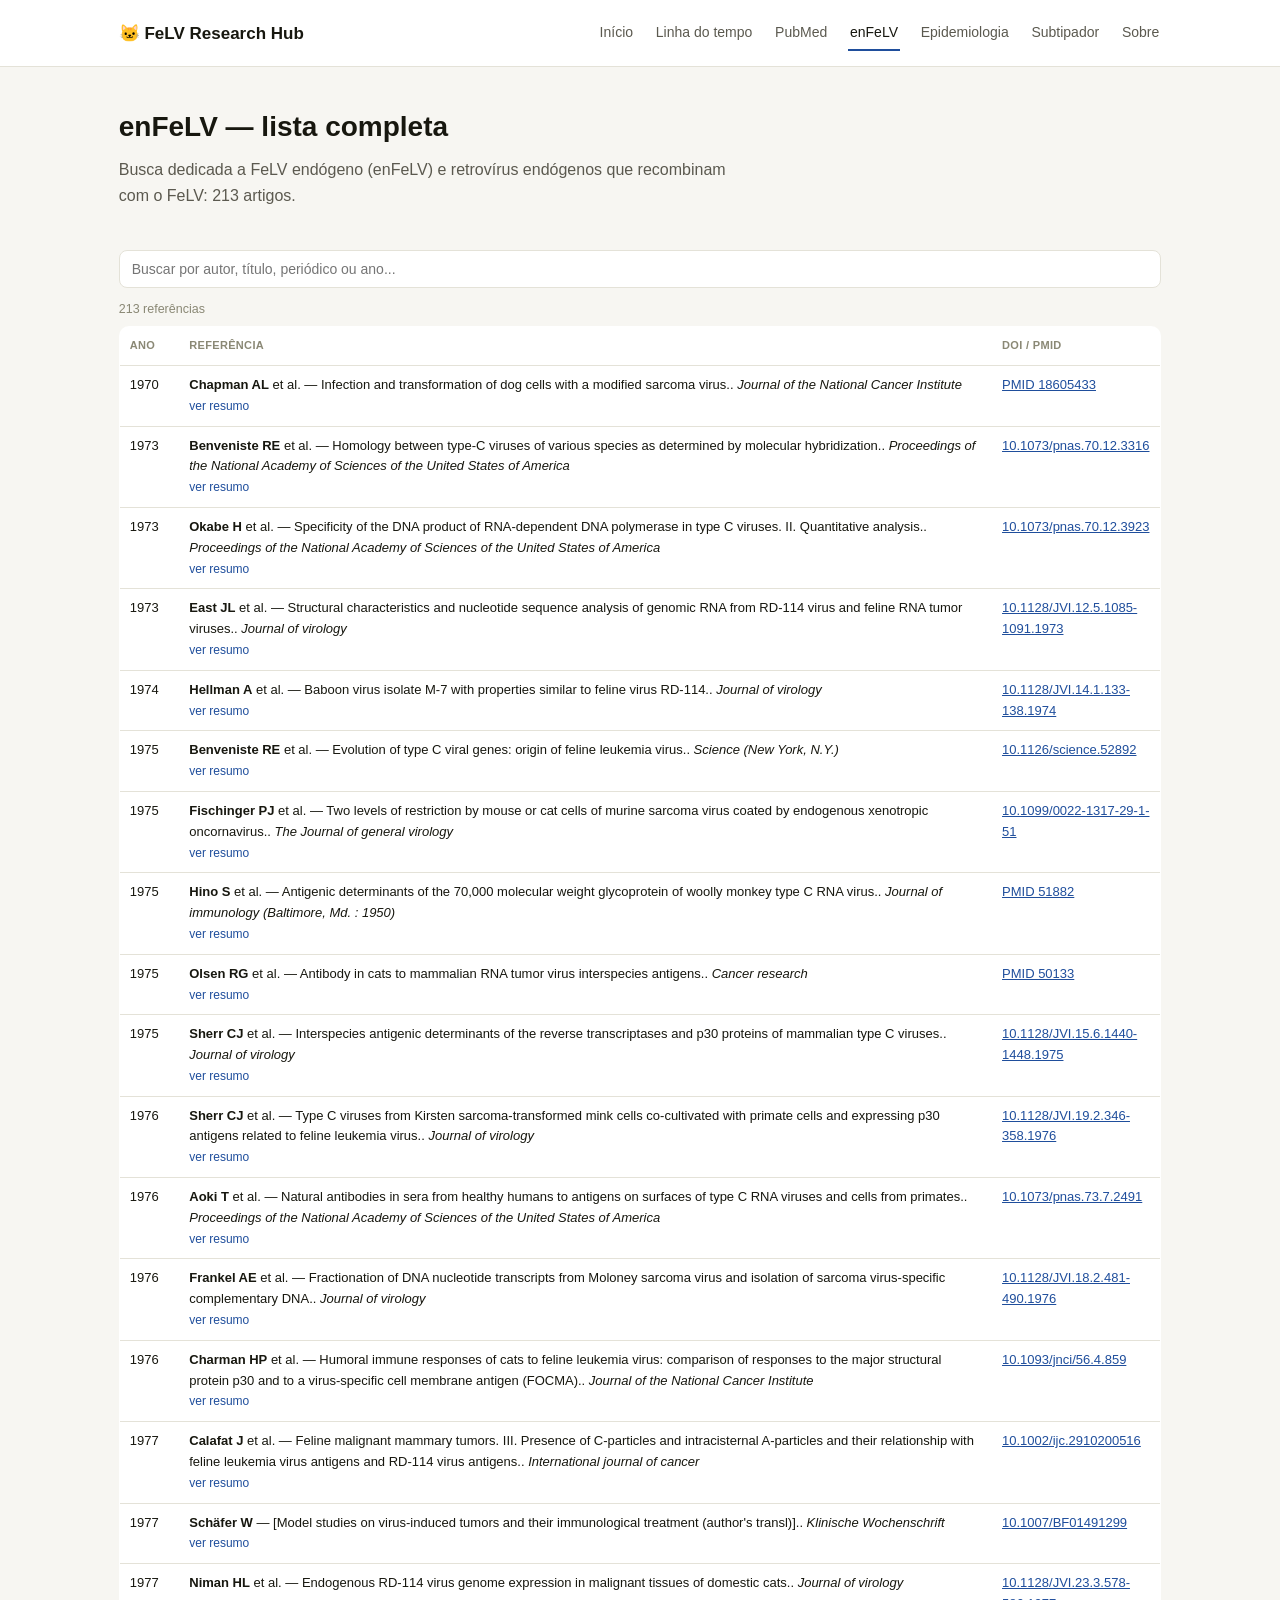
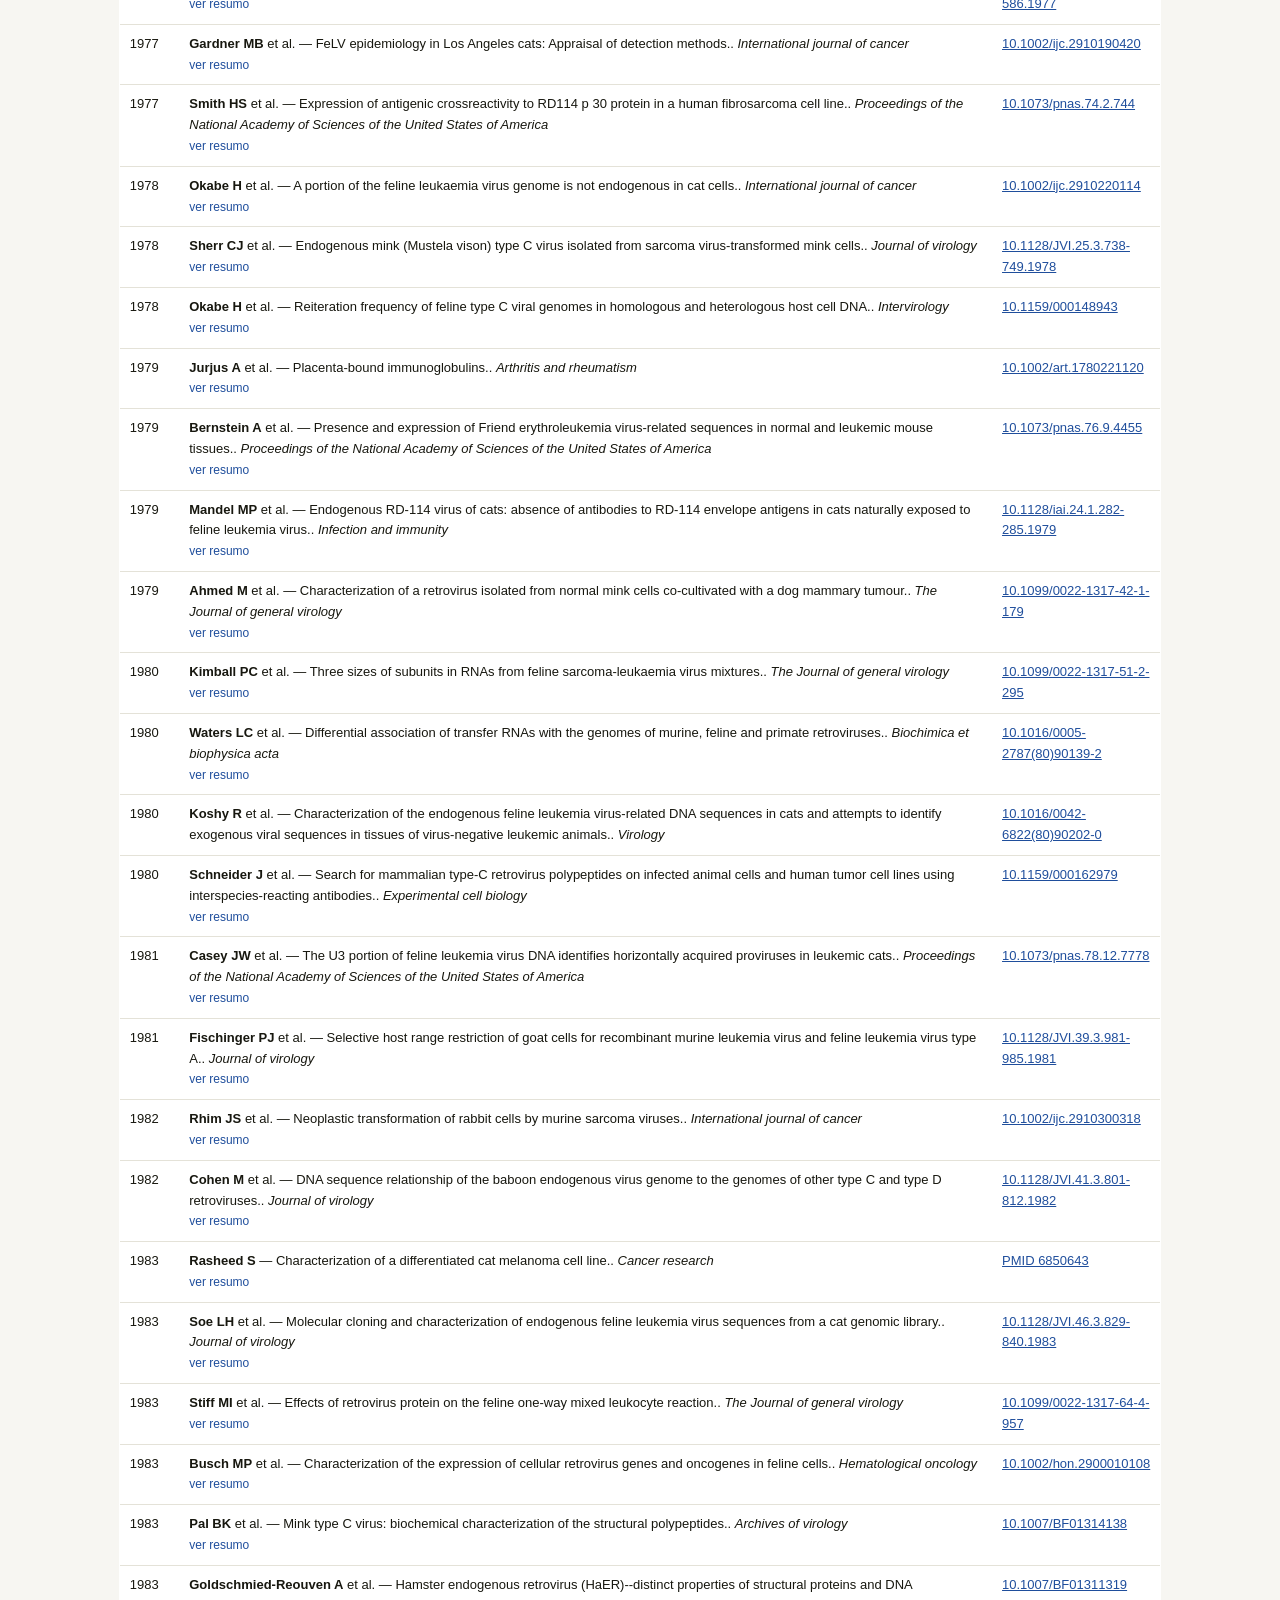
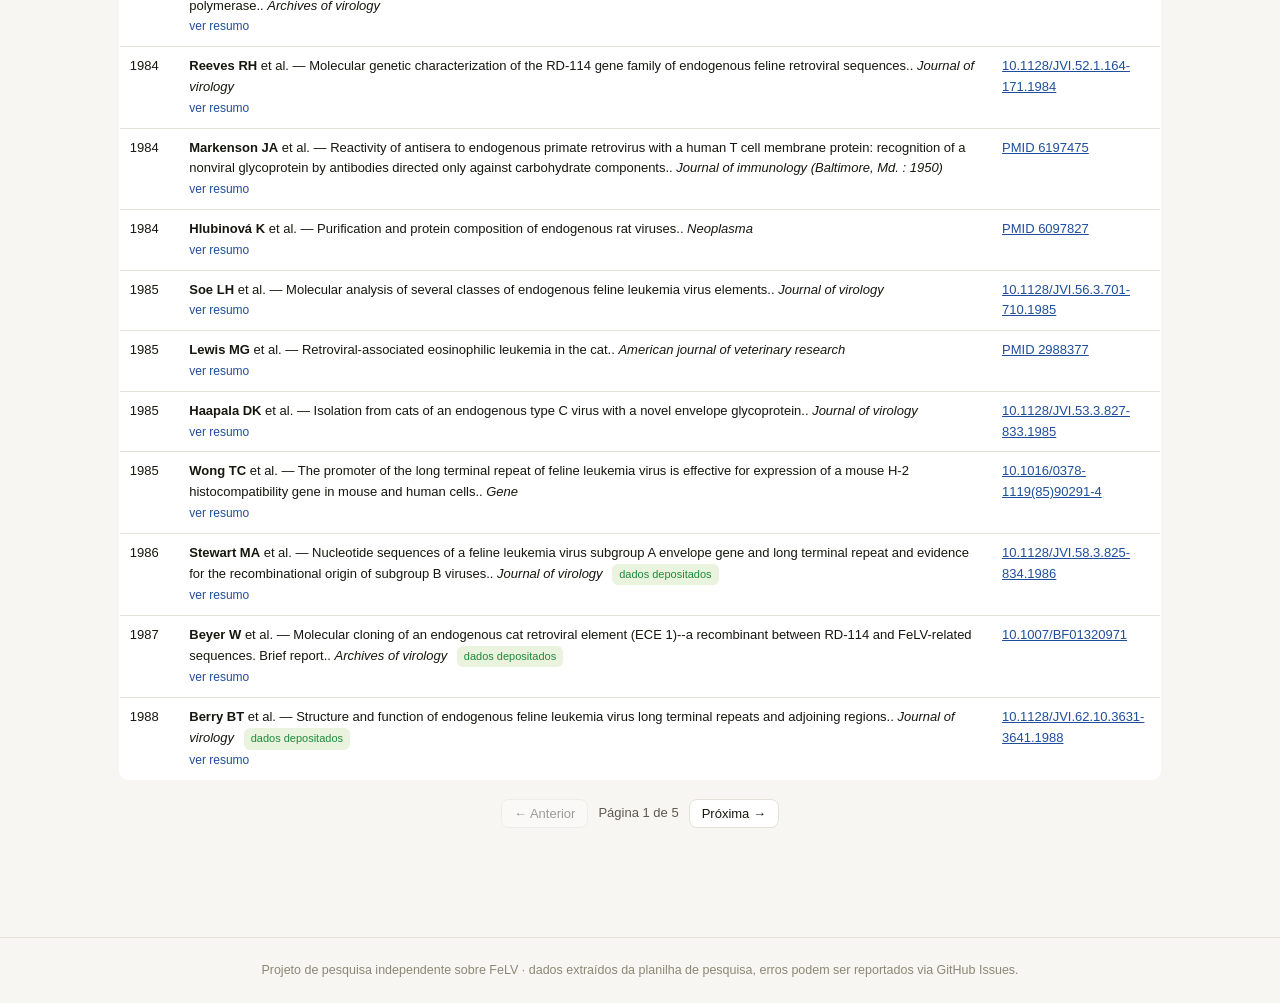
==== enfelv.html @ 2b1b55ea "Restructure site around the spreadsheet's own tabs Each spreadsheet tab (Linha do tempo, PubMed, enF" ====
<!doctype html>
<html lang="pt-BR">
<head>
<meta charset="utf-8">
<meta name="viewport" content="width=device-width, initial-scale=1">
<title>enFeLV — FeLV Research Hub</title>
<link rel="stylesheet" href="assets/css/style.css">
</head>
<body>
<header class="site">
  <div class="bar">
    <a class="brand" href="index.html">🐱 FeLV Research Hub</a>
    <nav>
      <a href="index.html">Início</a>
      <a href="felv_timeline.html">Linha do tempo</a>
      <a href="pubmed.html">PubMed</a>
      <a href="enfelv.html" class="active">enFeLV</a>
      <a href="epidemiologia.html">Epidemiologia</a>
      <a href="subtipador.html">Subtipador</a>
      <a href="sobre.html">Sobre</a>
    </nav>
  </div>
</header>

<div class="wrap">
  <div class="hero">
    <h1>enFeLV — lista completa</h1>
    <p class="lead">Busca dedicada a FeLV endógeno (enFeLV) e retrovírus endógenos que recombinam com o FeLV: <span id="totalCount">—</span> artigos.</p>
  </div>

  <input type="search" id="search" placeholder="Buscar por autor, título, periódico ou ano...">
  <div class="count" id="count"></div>

  <table>
    <thead>
      <tr>
        <th style="width:60px">Ano</th>
        <th class="ref-cell">Referência</th>
        <th style="width:150px">DOI / PMID</th>
      </tr>
    </thead>
    <tbody id="tbody"></tbody>
  </table>

  <div class="pagination" id="pagination"></div>
</div>

<footer class="site">
  Projeto de pesquisa independente sobre FeLV · dados extraídos da planilha de pesquisa, erros podem ser reportados via GitHub Issues.
</footer>

<script src="assets/js/list-page.js"></script>
<script src="data/enfelv.json.js"></script>
<script>
initListPage({
  data: window.__ENFELV__.records,
  totalCountEl: document.getElementById('totalCount'),
});
</script>
</body>
</html>
---- assets/css/style.css ----
:root {
  --bg: #F7F6F2;
  --card: #FFFFFF;
  --ink: #17170F;
  --ink2: #5B594F;
  --ink3: #8A8875;
  --line: #E4E2D8;
  --accent: #1F4E9C;
  --accent-bg: #E6F1FB;
  --green: #1E8A3B;
  --green-bg: #EAF3DE;
  --amber: #9A6A00;
  --amber-bg: #FBF0DC;
  --red: #C01C1C;
  --red-bg: #FCEBEB;
  --radius: 10px;
}

@media (prefers-color-scheme: dark) {
  :root {
    --bg: #14140F;
    --card: #1C1B17;
    --ink: #F0EFEC;
    --ink2: #C3C2B7;
    --ink3: #8A8875;
    --line: #33322A;
    --accent: #82B3F0;
    --accent-bg: #123055;
    --green: #8FCB7E;
    --green-bg: #1C3312;
    --amber: #E6C778;
    --amber-bg: #3A2E0C;
    --red: #F0A0A0;
    --red-bg: #3A1414;
  }
}

* { box-sizing: border-box; }

html, body {
  margin: 0;
  padding: 0;
  background: var(--bg);
  color: var(--ink);
  font: 15px/1.6 -apple-system, "Segoe UI", Roboto, sans-serif;
}

a { color: var(--accent); }

.wrap {
  max-width: 1080px;
  margin: 0 auto;
  padding: 0 1.25rem 3rem;
}

header.site {
  border-bottom: 1px solid var(--line);
  background: var(--card);
}

header.site .bar {
  max-width: 1080px;
  margin: 0 auto;
  padding: 1rem 1.25rem;
  display: flex;
  align-items: center;
  justify-content: space-between;
  flex-wrap: wrap;
  gap: 0.75rem;
}

header.site .brand {
  font-weight: 700;
  font-size: 17px;
  color: var(--ink);
  text-decoration: none;
  display: flex;
  align-items: center;
  gap: 8px;
}

header.site nav {
  display: flex;
  gap: 1.25rem;
  flex-wrap: wrap;
}

header.site nav a {
  color: var(--ink2);
  text-decoration: none;
  font-size: 14px;
  padding: 6px 2px;
  border-bottom: 2px solid transparent;
}

header.site nav a:hover,
header.site nav a.active {
  color: var(--ink);
  border-bottom-color: var(--accent);
}

.hero {
  padding: 2.5rem 0 1.5rem;
}

.hero h1 {
  font-size: 28px;
  margin: 0 0 0.5rem;
}

.hero p.lead {
  color: var(--ink2);
  font-size: 16px;
  max-width: 640px;
  margin: 0 0 1.25rem;
}

.stats {
  display: flex;
  gap: 1rem;
  flex-wrap: wrap;
  margin: 1.5rem 0;
}

.stat {
  background: var(--card);
  border: 1px solid var(--line);
  border-radius: var(--radius);
  padding: 0.9rem 1.1rem;
  min-width: 130px;
}

.stat .n {
  font-size: 22px;
  font-weight: 700;
}

.stat .l {
  color: var(--ink3);
  font-size: 12.5px;
}

.card-grid {
  display: grid;
  grid-template-columns: repeat(auto-fit, minmax(240px, 1fr));
  gap: 1rem;
  margin: 1.5rem 0;
}

.card {
  background: var(--card);
  border: 1px solid var(--line);
  border-radius: var(--radius);
  padding: 1.25rem;
  text-decoration: none;
  color: var(--ink);
  display: block;
}

.card h3 {
  margin: 0 0 0.4rem;
  font-size: 16px;
}

.card p {
  margin: 0;
  color: var(--ink2);
  font-size: 13.5px;
}

.notice {
  border: 1px solid var(--line);
  background: var(--card);
  border-radius: var(--radius);
  padding: 1rem 1.25rem;
  font-size: 13.5px;
  color: var(--ink2);
  margin: 1.5rem 0;
}

.notice b { color: var(--ink); }
.notice.warn { background: var(--amber-bg); border-color: transparent; color: var(--ink); }

h2 { font-size: 20px; margin: 2rem 0 0.75rem; }

input[type=search] {
  width: 100%;
  padding: 10px 12px;
  border: 1px solid var(--line);
  border-radius: 8px;
  background: var(--card);
  color: var(--ink);
  font-size: 14px;
  margin-bottom: 0.75rem;
}

.filters {
  display: flex;
  gap: 8px;
  flex-wrap: wrap;
  margin-bottom: 1rem;
}

.filters button {
  border: 1px solid var(--line);
  background: var(--card);
  color: var(--ink2);
  padding: 6px 12px;
  border-radius: 8px;
  font-size: 12.5px;
  cursor: pointer;
}

.filters button.active {
  color: var(--accent);
  background: var(--accent-bg);
  border-color: transparent;
}

.count { font-size: 12.5px; color: var(--ink3); margin-bottom: 0.5rem; }

table {
  width: 100%;
  border-collapse: collapse;
  background: var(--card);
  border-radius: var(--radius);
  overflow: hidden;
  border: 1px solid var(--line);
}

thead th {
  text-align: left;
  font-size: 11px;
  text-transform: uppercase;
  letter-spacing: 0.03em;
  color: var(--ink3);
  padding: 10px;
  border-bottom: 1px solid var(--line);
  position: sticky;
  top: 0;
  background: var(--card);
}

tbody td {
  padding: 9px 10px;
  border-bottom: 1px solid var(--line);
  vertical-align: top;
  font-size: 13px;
}

tbody tr:last-child td { border-bottom: none; }
tbody tr:hover { background: var(--bg); }

.badge {
  display: inline-block;
  font-size: 11px;
  padding: 2px 7px;
  border-radius: 6px;
  font-weight: 500;
}

.badge.yes { background: var(--green-bg); color: var(--green); }
.badge.no { background: var(--line); color: var(--ink3); }

.ref-cell { max-width: 480px; }

footer.site {
  border-top: 1px solid var(--line);
  margin-top: 3rem;
  padding: 1.5rem 1.25rem;
  color: var(--ink3);
  font-size: 12.5px;
  text-align: center;
}

.pagination {
  display: flex;
  align-items: center;
  gap: 10px;
  justify-content: center;
  margin: 1.25rem 0;
  font-size: 13px;
  color: var(--ink2);
}

.pagination button {
  border: 1px solid var(--line);
  background: var(--card);
  color: var(--ink);
  padding: 6px 12px;
  border-radius: 8px;
  font-size: 13px;
  cursor: pointer;
}

.pagination button:disabled {
  opacity: 0.4;
  cursor: default;
}

.abstract-toggle {
  background: none;
  border: none;
  color: var(--accent);
  font-size: 12px;
  cursor: pointer;
  padding: 0;
}

.abstract-box {
  margin-top: 6px;
  font-size: 12.5px;
  color: var(--ink2);
  background: var(--bg);
  border-radius: 6px;
  padding: 8px 10px;
  display: none;
}

.abstract-box.open { display: block; }

textarea, select {
  width: 100%;
  padding: 10px 12px;
  border: 1px solid var(--line);
  border-radius: 8px;
  background: var(--card);
  color: var(--ink);
  font: 13px/1.5 ui-monospace, "SF Mono", Consolas, monospace;
}

button.primary {
  background: var(--accent);
  color: #fff;
  border: none;
  padding: 10px 18px;
  border-radius: 8px;
  font-size: 14px;
  cursor: pointer;
}

button.primary:hover { opacity: 0.9; }

.result-box {
  background: var(--card);
  border: 1px solid var(--line);
  border-radius: var(--radius);
  padding: 1.25rem;
  margin-top: 1rem;
}

.result-row {
  display: flex;
  justify-content: space-between;
  align-items: center;
  padding: 8px 0;
  border-bottom: 1px solid var(--line);
}

.result-row:last-child { border-bottom: none; }

.bar-bg {
  background: var(--line);
  border-radius: 6px;
  height: 8px;
  flex: 1;
  margin: 0 12px;
  overflow: hidden;
}

.bar-fill {
  height: 100%;
  background: var(--accent);
}
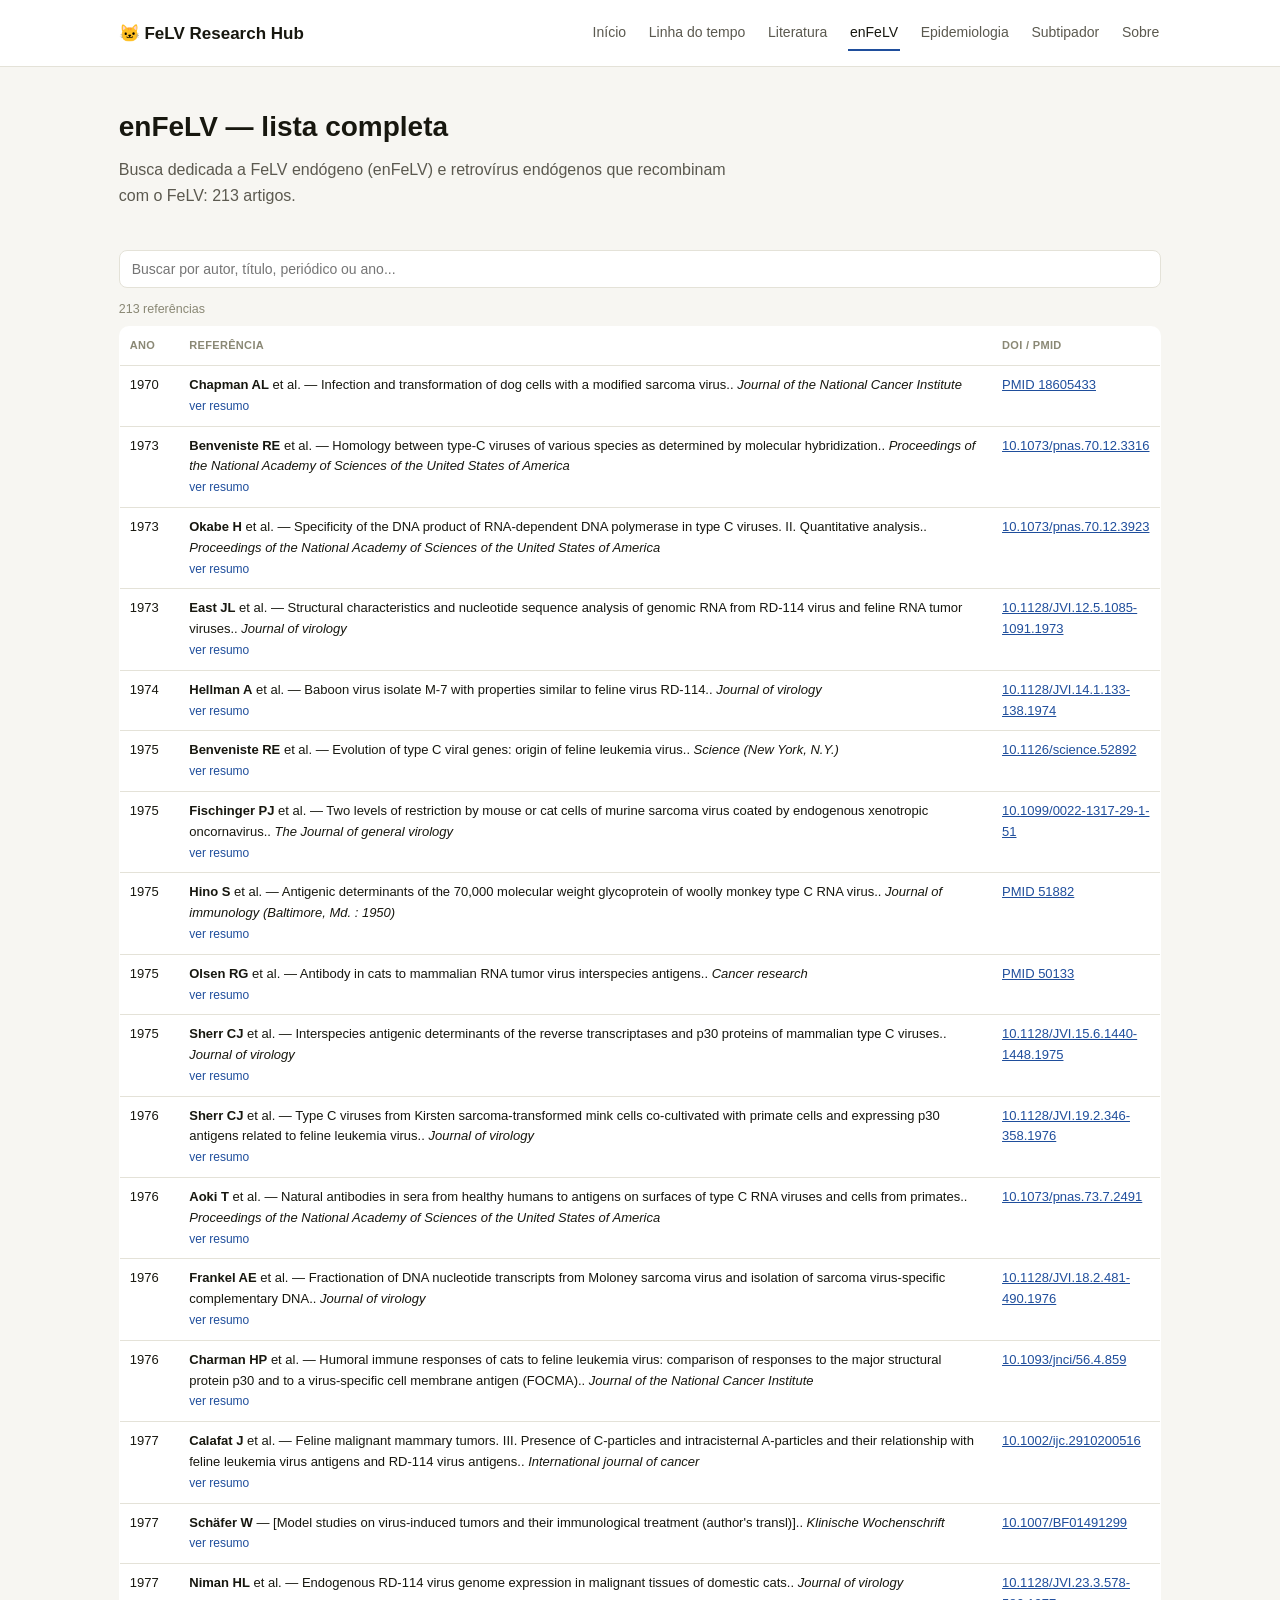
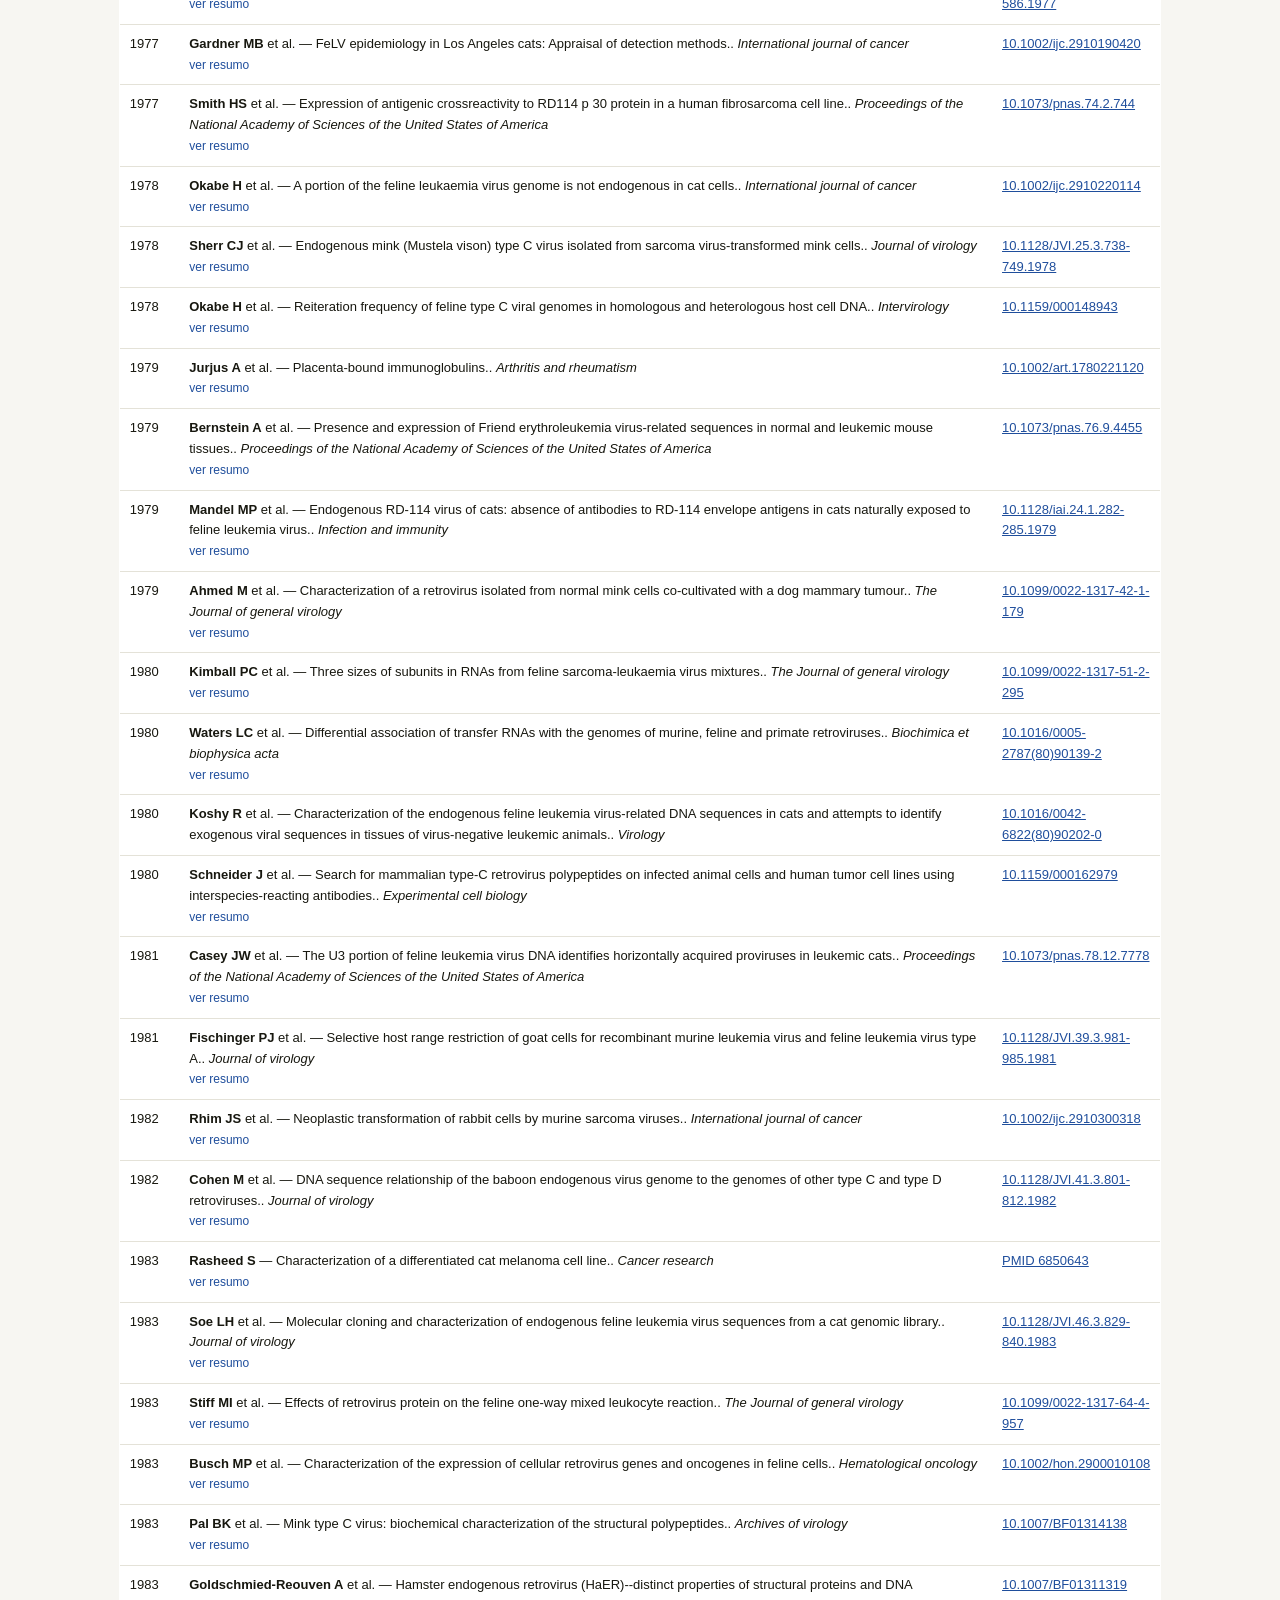
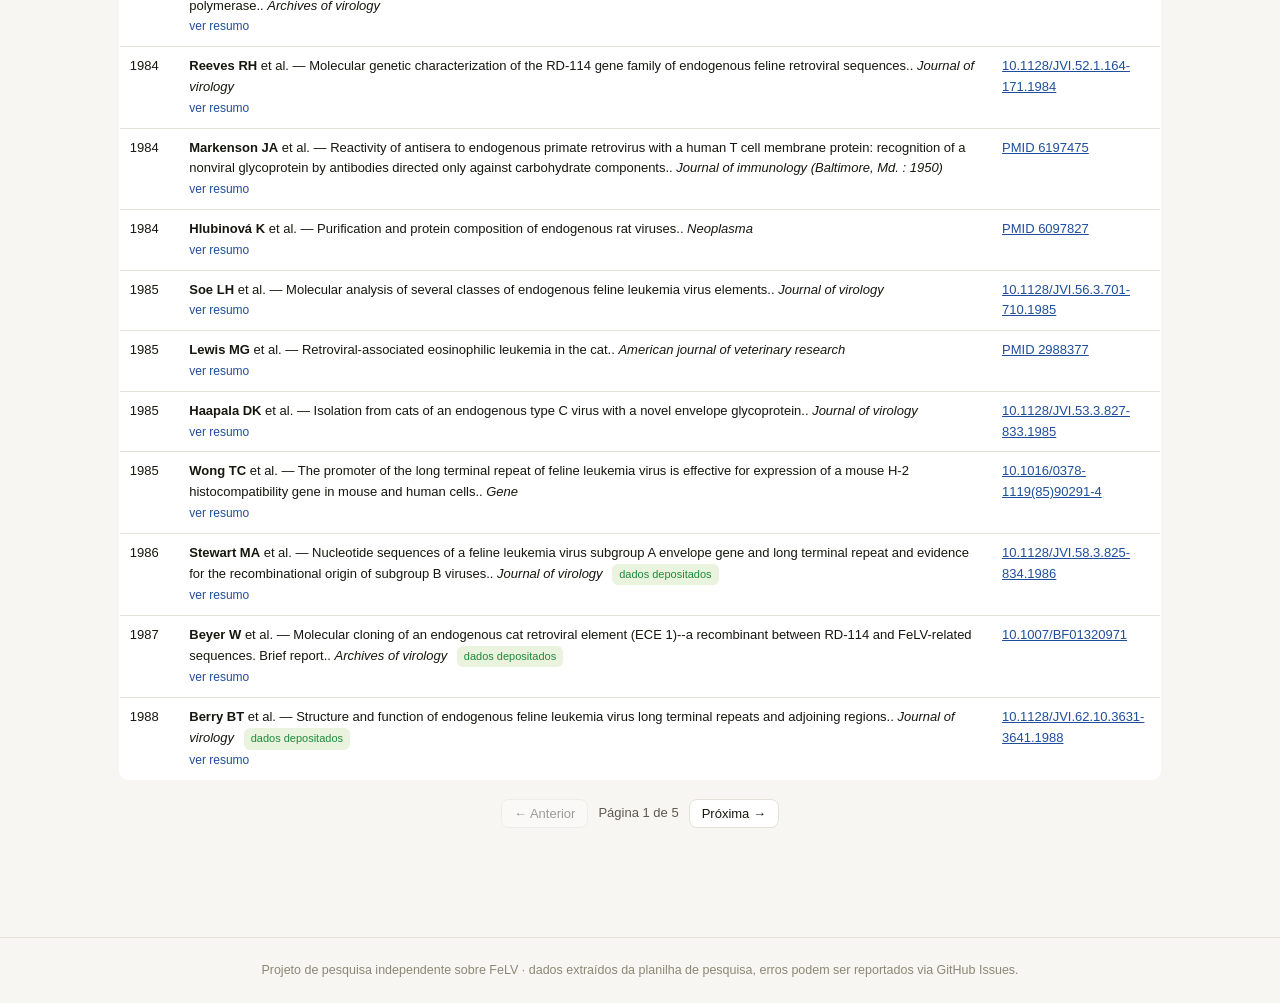
==== commit 9094d730: "Rename source names out of UI labels, keep citations small Nav/page labels no longer name the specif" ====
--- a/enfelv.html
+++ b/enfelv.html
@@ -13,7 +13,7 @@
     <nav>
       <a href="index.html">Início</a>
       <a href="felv_timeline.html">Linha do tempo</a>
-      <a href="pubmed.html">PubMed</a>
+      <a href="pubmed.html">Literatura</a>
       <a href="enfelv.html" class="active">enFeLV</a>
       <a href="epidemiologia.html">Epidemiologia</a>
       <a href="subtipador.html">Subtipador</a>
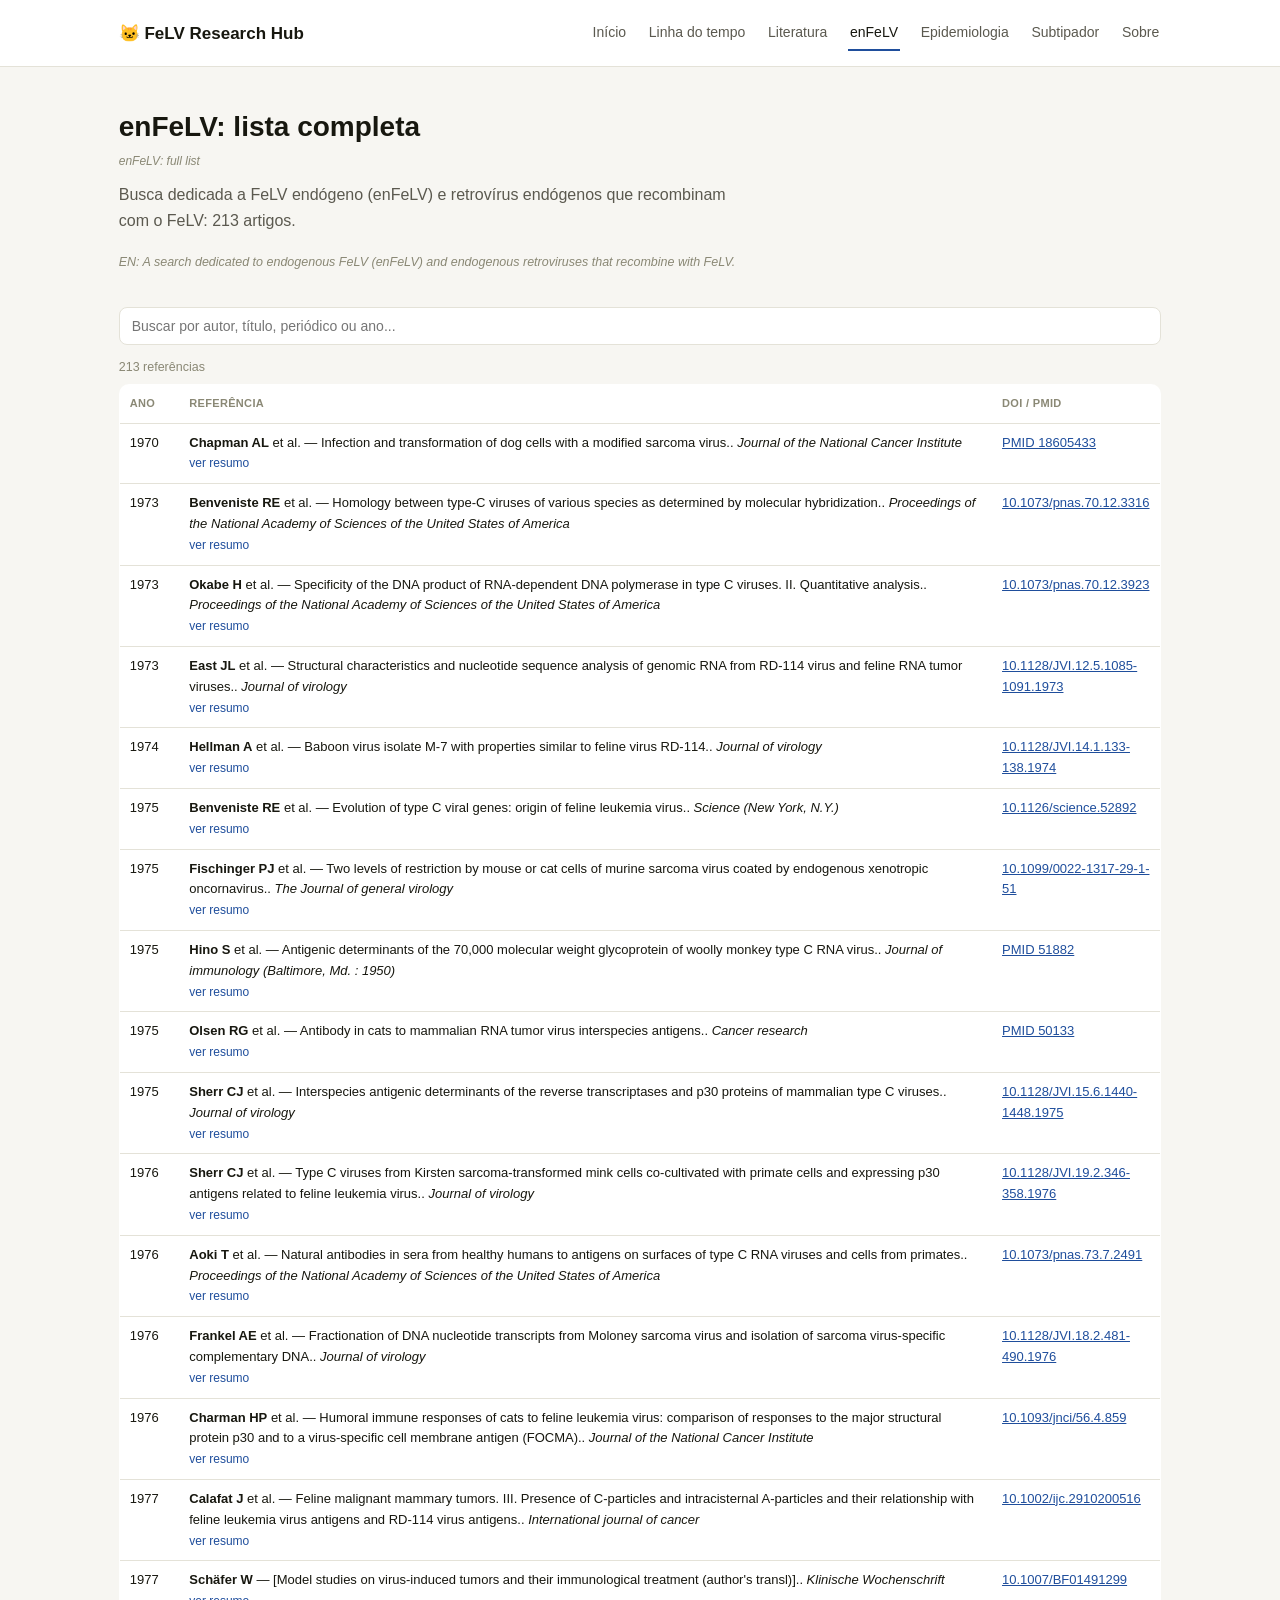
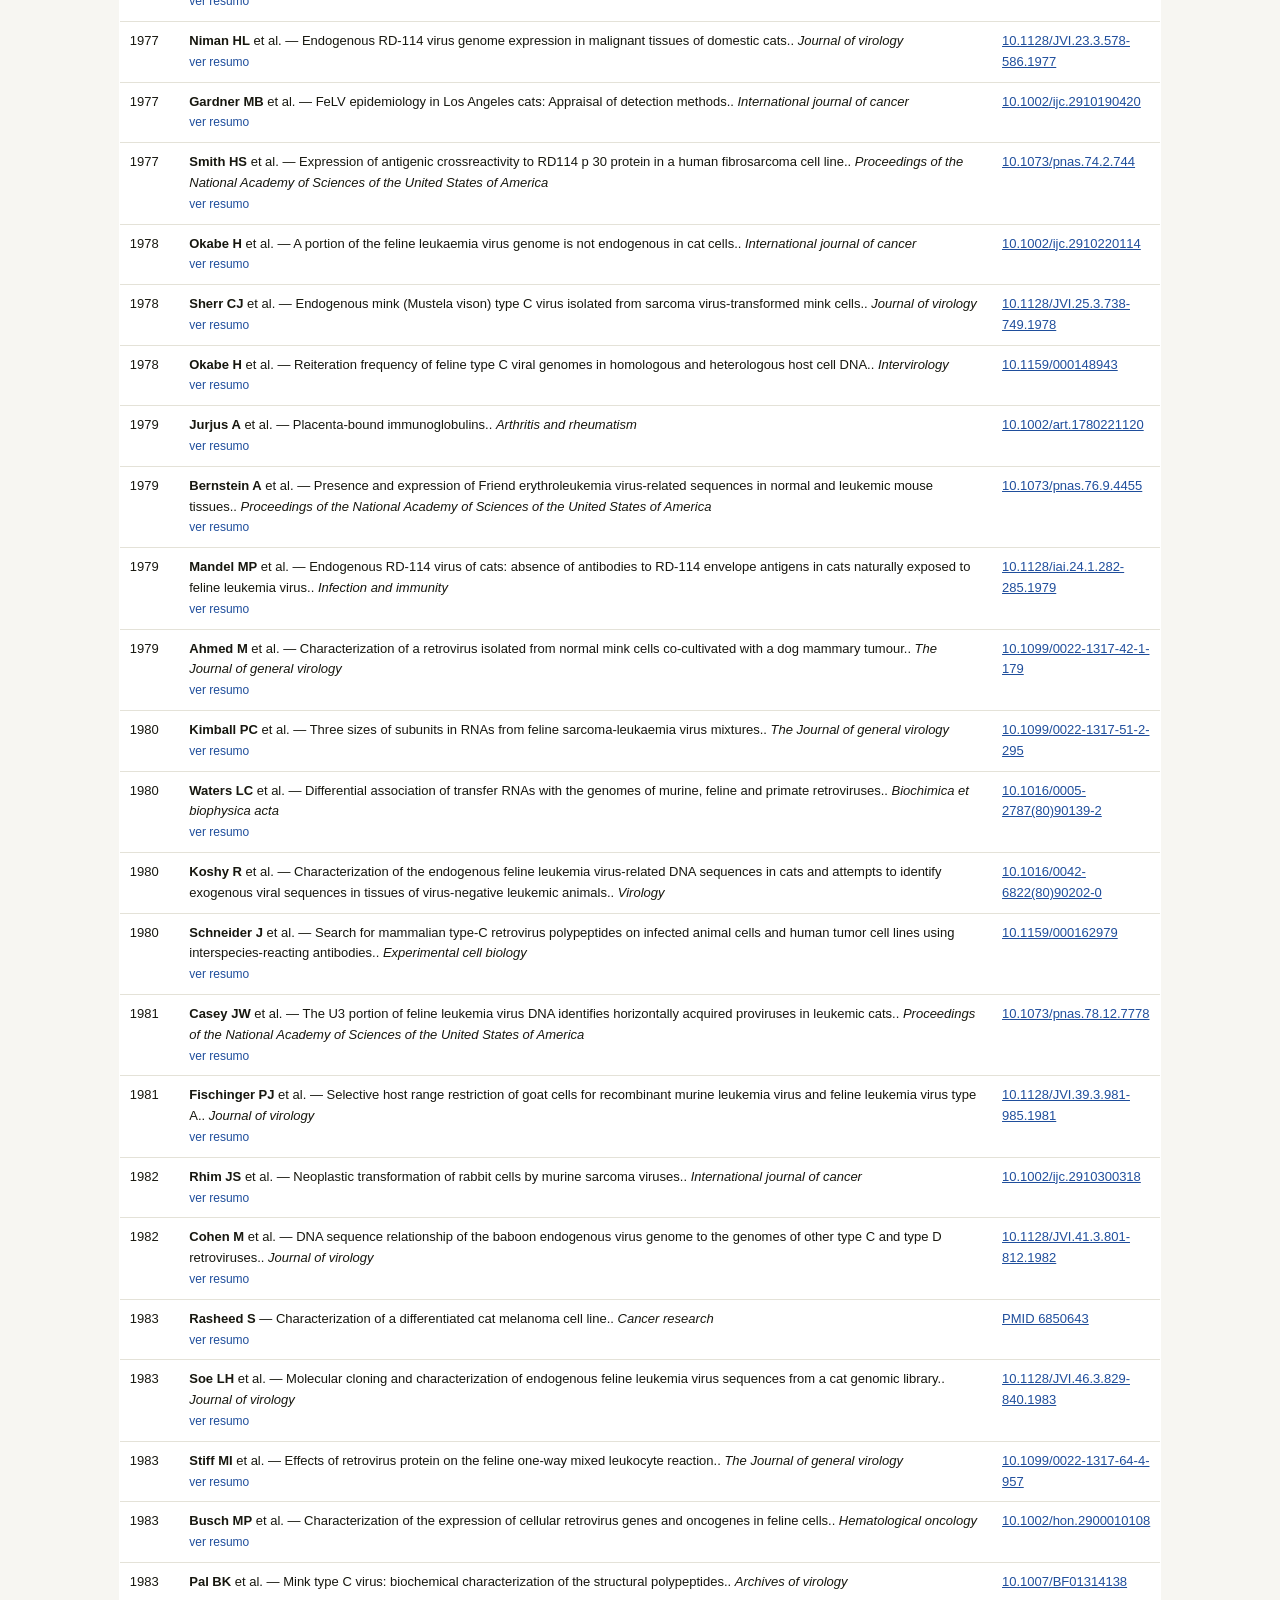
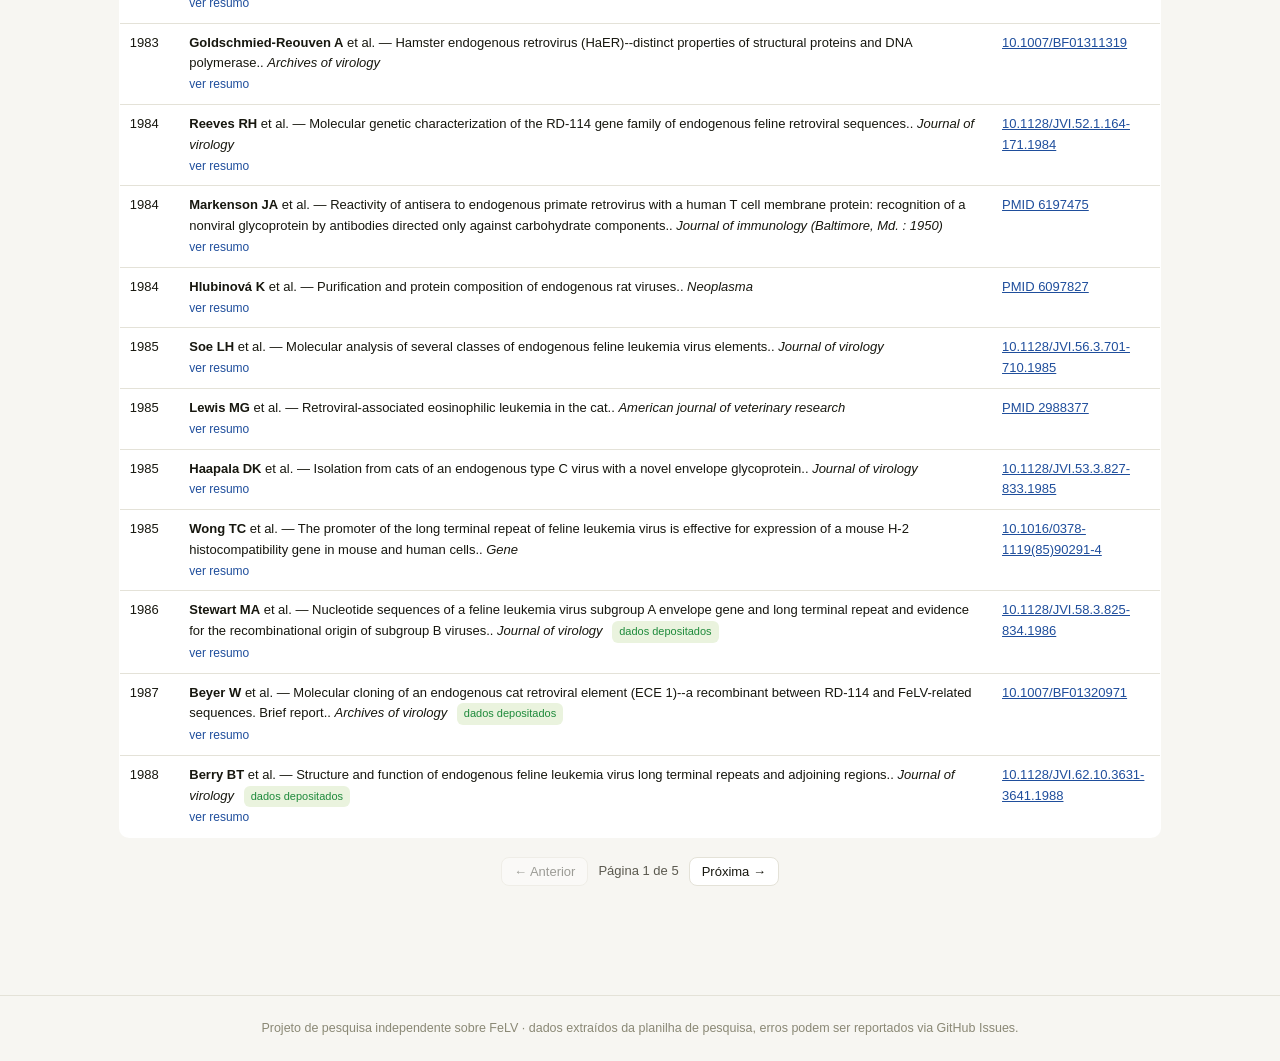
==== commit a34a0c83: "Remove em dashes; expand bilingual captions site-wide Replaced every em dash in page copy with colon" ====
--- a/enfelv.html
+++ b/enfelv.html
@@ -3,7 +3,7 @@
 <head>
 <meta charset="utf-8">
 <meta name="viewport" content="width=device-width, initial-scale=1">
-<title>enFeLV — FeLV Research Hub</title>
+<title>enFeLV · FeLV Research Hub</title>
 <link rel="stylesheet" href="assets/css/style.css">
 </head>
 <body>
@@ -24,8 +24,10 @@
 
 <div class="wrap">
   <div class="hero">
-    <h1>enFeLV — lista completa</h1>
-    <p class="lead">Busca dedicada a FeLV endógeno (enFeLV) e retrovírus endógenos que recombinam com o FeLV: <span id="totalCount">—</span> artigos.</p>
+    <h1>enFeLV: lista completa</h1>
+    <p class="en-caption">enFeLV: full list</p>
+    <p class="lead">Busca dedicada a FeLV endógeno (enFeLV) e retrovírus endógenos que recombinam com o FeLV: <span id="totalCount">…</span> artigos.</p>
+    <p class="en-text" style="max-width:640px">EN: A search dedicated to endogenous FeLV (enFeLV) and endogenous retroviruses that recombine with FeLV.</p>
   </div>
 
   <input type="search" id="search" placeholder="Buscar por autor, título, periódico ou ano...">
--- a/assets/css/style.css
+++ b/assets/css/style.css
@@ -103,6 +103,30 @@
   padding: 2.5rem 0 1.5rem;
 }
 
+.en-caption {
+  font-size: 12px;
+  color: var(--ink3);
+  font-style: italic;
+  margin: -0.35rem 0 0.75rem;
+}
+
+.en-text {
+  font-size: 12.5px;
+  color: var(--ink3);
+  font-style: italic;
+  margin-top: 6px;
+}
+
+.stat .l-en {
+  font-size: 10px;
+  color: var(--ink3);
+  font-style: italic;
+}
+
+.card .en-caption {
+  margin: -0.3rem 0 0.5rem;
+}
+
 .hero h1 {
   font-size: 28px;
   margin: 0 0 0.5rem;
